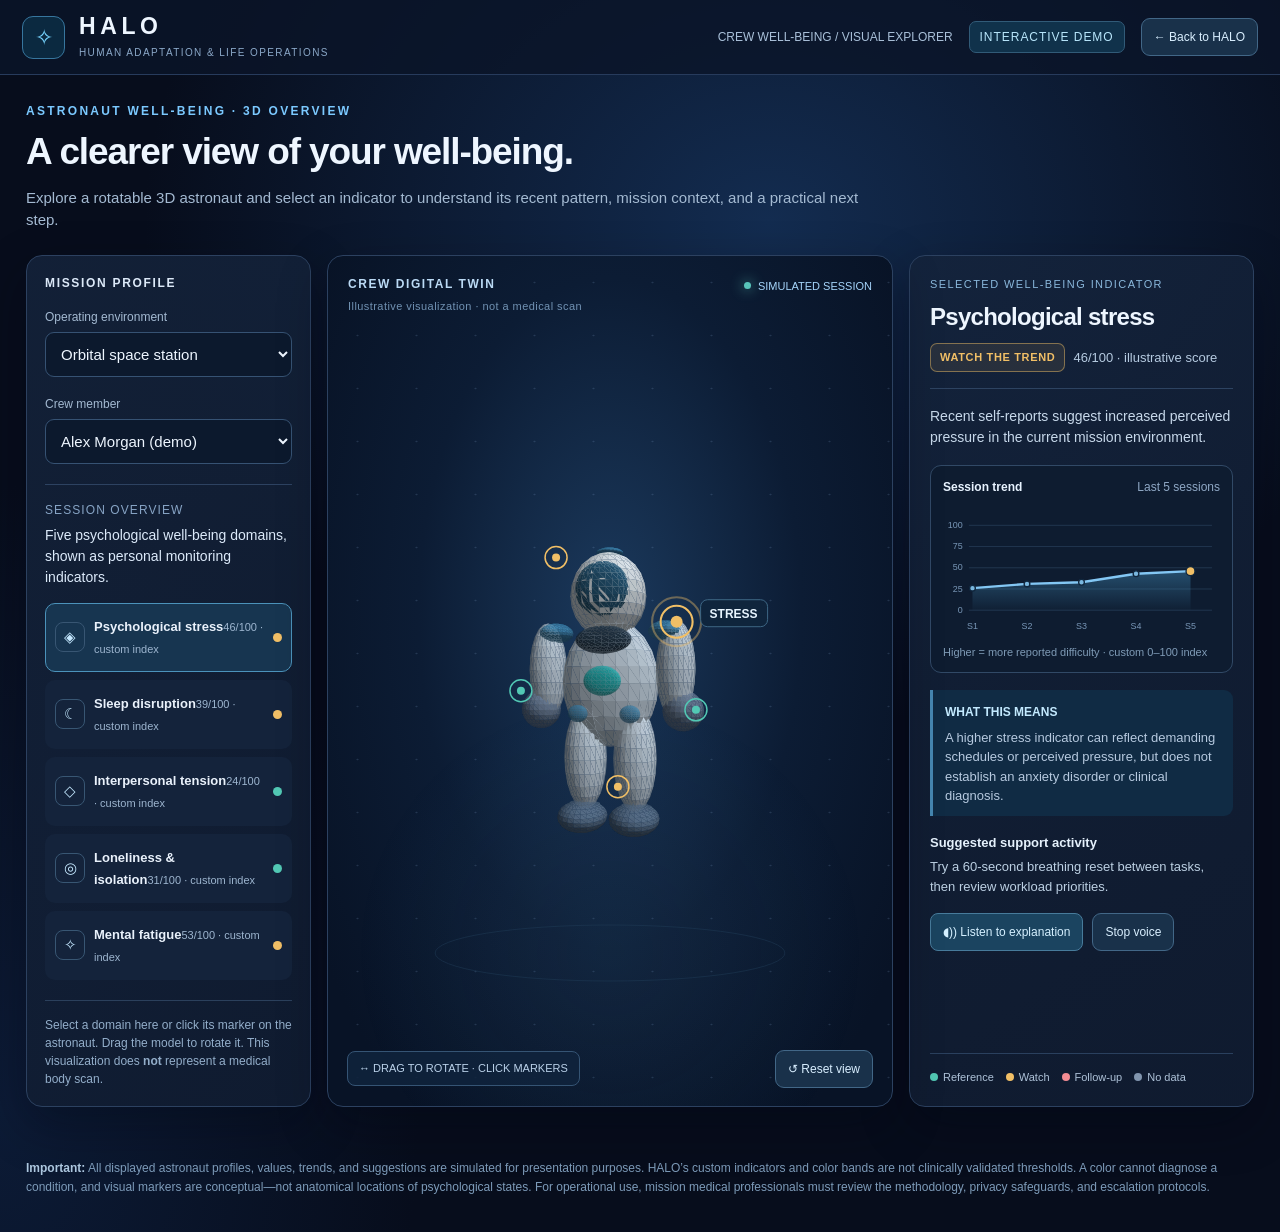
==== explorer/index.html @ 78b240e5 "first commit" ====
<!DOCTYPE html>
<html lang="en">
<head>
<meta charset="UTF-8"><meta name="viewport" content="width=device-width, initial-scale=1">
<title>HALO | 3D Well-being Explorer</title>
<link rel="stylesheet" href="css/01-layout-and-theme.css">
<link rel="stylesheet" href="css/02-accessibility.css">
</head>
<body>
<header>
  <div class="logo">
    <div class="emblem">✧</div>
    <div>
      <div class="brand">HALO</div>
      <div class="brand-sub">Human Adaptation &amp; Life Operations</div>
    </div>
  </div>
  <div class="header-right">
    <span class="hide-small">CREW WELL-BEING / VISUAL EXPLORER</span>
    <span class="prototype">INTERACTIVE DEMO</span>
    <a href="../" class="reset" style="text-decoration:none;">← Back to HALO</a>
  </div>
</header>
<main class="wrap"><div class="eyebrow">Astronaut well-being · 3D overview</div><h1>A clearer view of your well-being.</h1><p class="intro">Explore a rotatable 3D astronaut and select an indicator to understand its recent pattern, mission context, and a practical next step.</p>
<div class="workspace">
<aside class="panel side"><h2 class="sectionhead">Mission profile</h2><label class="control-label" for="scenario">Operating environment</label><select id="scenario"><option value="station">Orbital space station</option><option value="transit">Interplanetary transit</option><option value="lunar">Lunar surface habitat</option></select><label class="control-label" for="crew">Crew member</label><select id="crew"><option>Alex Morgan (demo)</option><option>Jordan Lee (demo)</option></select><div class="summary"><div class="mini-label">Session overview</div><div class="summary-text">Five psychological well-being domains, shown as personal monitoring indicators.</div></div><div class="metric-list" id="metrics" aria-label="Select a well-being indicator"></div><div class="helptext">Select a domain here or click its marker on the astronaut. Drag the model to rotate it. This visualization does <b>not</b> represent a medical body scan.</div></aside>
<section class="panel scene-panel" aria-label="Interactive 3D astronaut viewer"><div class="viewport-label">CREW DIGITAL TWIN <small>Illustrative visualization · not a medical scan</small></div><div class="viewport-status"><span class="live-dot"></span> SIMULATED SESSION</div><div class="canvas-shell" id="canvasShell"><canvas id="scene" aria-label="Rotatable 3D astronaut model with selectable well-being indicators"></canvas></div><div class="canvas-controls"><div class="capsule">↔ DRAG TO ROTATE · CLICK MARKERS</div><button id="reset" class="reset">↺ Reset view</button></div></section>
<aside class="panel detail"><div class="detail-top"><div class="detail-kicker">Selected well-being indicator</div><div class="detail-title" id="detailTitle">Stress</div><div class="statusline"><span id="status" class="status-pill">—</span><span id="score" class="score"></span></div></div><p class="detail-text" id="explanation"></p><div class="chartbox"><div class="charthead">Session trend <span>Last 5 sessions</span></div><svg id="spark" viewBox="0 0 310 142" role="img" aria-label="Indicator score across five sample sessions"></svg><div class="minor">Higher = more reported difficulty · custom 0–100 index</div></div><div class="callout"><strong>WHAT THIS MEANS</strong><p id="meaning"></p></div><div class="next"><b>Suggested support activity</b><span id="support"></span></div><div class="rowactions"><button id="speak" class="speak">◖)) Listen to explanation</button><button id="stopSpeech" class="reset">Stop voice</button></div><div id="message" aria-live="polite"></div><div class="legend"><div class="legend-item"><span class="dot" style="background:var(--teal)"></span> Reference</div><div class="legend-item"><span class="dot" style="background:var(--amber)"></span> Watch</div><div class="legend-item"><span class="dot" style="background:var(--rose)"></span> Follow-up</div><div class="legend-item"><span class="dot" style="background:var(--grey)"></span> No data</div></div></aside>
</div></main><div class="foot"><b>Important:</b> All displayed astronaut profiles, values, trends, and suggestions are simulated for presentation purposes. HALO’s custom indicators and color bands are not clinically validated thresholds. A color cannot diagnose a condition, and visual markers are conceptual—not anatomical locations of psychological states. For operational use, mission medical professionals must review the methodology, privacy safeguards, and escalation protocols.</div>
<script defer src="js/01-indicators-and-demo-data.js"></script>
<script defer src="js/02-application-state.js"></script>
<script defer src="js/03-metrics-and-trend-chart.js"></script>
<script defer src="js/04-profile-and-view-controls.js"></script>
<script defer src="js/05-voice-explanations.js"></script>
<script defer src="js/06-astronaut-geometry.js"></script>
<script defer src="js/07-projection-and-resize.js"></script>
<script defer src="js/08-3d-renderer.js"></script>
<script defer src="js/09-pointer-keyboard-navigation.js"></script>
</body></html>
---- explorer/css/01-layout-and-theme.css ----
:root{color-scheme:dark;--bg:#070d1c;--surface:#111d33;--card:#14223a;--line:#293e5e;--text:#eef6ff;--muted:#a4bad2;--blue:#54b9f3;--teal:#52c8b4;--amber:#f1bf66;--rose:#f38c93;--grey:#8195ae}
*{box-sizing:border-box}body{margin:0;background:radial-gradient(ellipse 65% 55% at 60% 18%,#132c50 0,transparent 75%),radial-gradient(ellipse 42% 65% at 0% 90%,#0c1b36 0,transparent 78%),var(--bg);color:var(--text);font:15px/1.5 Inter,"Segoe UI",Arial,sans-serif;min-height:100vh}button,select{font:inherit}button{cursor:pointer}button:focus-visible,select:focus-visible{outline:3px solid #8bd4ff;outline-offset:2px}header{height:75px;border-bottom:1px solid #273b5c;display:flex;align-items:center;justify-content:space-between;gap:15px;padding:0 max(22px,calc((100vw - 1460px)/2));background:#0a1528cc}.logo{display:flex;gap:14px;align-items:center}.emblem{width:43px;height:43px;border:1px solid #37769e;border-radius:11px;display:grid;place-items:center;background:#0b2940;color:#77d5ff;font-size:22px}.brand{font-weight:800;letter-spacing:.2em;font-size:23px;line-height:1}.brand-sub{font-size:10px;letter-spacing:.14em;color:#8ba8c8;text-transform:uppercase;margin-top:7px}.header-right{color:#a9c0d9;font-size:12px;display:flex;gap:16px;align-items:center}.prototype{border:1px solid #315b78;background:#10324b;padding:6px 10px;border-radius:7px;color:#b8e6fb;letter-spacing:.08em}.wrap{max-width:1500px;margin:0 auto;padding:27px 26px 40px}.eyebrow{font-size:12px;color:#7bc9ff;letter-spacing:.19em;text-transform:uppercase;font-weight:700;margin-bottom:4px}h1{font-size:clamp(24px,3vw,37px);font-weight:700;letter-spacing:-.03em;margin:0}h2{font-size:18px;margin:0}.intro{color:var(--muted);max-width:840px;margin:7px 0 23px}.workspace{display:grid;grid-template-columns:minmax(230px,285px) minmax(420px,1fr) minmax(275px,345px);gap:16px;align-items:stretch}.panel{background:linear-gradient(145deg,#14233bdc,#101c31e8);border:1px solid #2c4160;border-radius:16px;min-width:0;box-shadow:0 18px 50px #01071355}.side{padding:18px}.sectionhead{color:#dce9f8;font-size:12px;letter-spacing:.14em;text-transform:uppercase;font-weight:800;margin:0 0 16px}.control-label{display:block;color:var(--muted);font-size:12px;margin:0 0 6px}select{width:100%;background:#0c192d;color:var(--text);border:1px solid #365273;border-radius:9px;padding:12px 11px;margin-bottom:18px}.summary{border-top:1px solid #2d4261;padding-top:16px;margin-top:2px}.mini-label{font-size:12px;letter-spacing:.09em;color:#87a4c5;text-transform:uppercase}.summary-text{margin-top:6px;color:#dceafa;font-size:14px}.metric-list{display:grid;gap:8px;margin-top:15px}.metric-btn{display:flex;gap:9px;align-items:center;text-align:left;width:100%;padding:11px 9px;border:1px solid transparent;background:#14233b;border-radius:10px;color:#e9f1fb;transition:.15s}.metric-btn:hover{background:#1c3552}.metric-btn.active{background:#173550;border-color:#4b92ba}.metric-icon{width:30px;height:30px;flex:none;display:grid;place-items:center;border:1px solid #385673;border-radius:8px;font-size:15px;color:#c4e8ff}.metric-name{font-size:13px;font-weight:700;line-height:1.2}.metric-sub{font-size:11px;color:#9db5cf;margin-top:3px}.metric-status{margin-left:auto;flex:none;width:9px;height:9px;border-radius:50%}.helptext{border-top:1px solid #2b405c;margin-top:20px;padding-top:15px;color:#93aeca;font-size:12px}.scene-panel{position:relative;min-height:625px;overflow:hidden;background:radial-gradient(ellipse at 50% 42%,#1b395c 0,#0c1c34 48%,#081326 87%)}.scene-panel:before{content:"";position:absolute;inset:0;background-image:radial-gradient(#a3c6f5 0.8px,transparent 1.2px);background-size:59px 53px;opacity:.16;pointer-events:none}.viewport-label{position:absolute;top:19px;left:20px;font-size:12px;letter-spacing:.13em;font-weight:800;color:#bbdaf5;z-index:2}.viewport-label small{display:block;font-size:11px;letter-spacing:.04em;color:#7192b3;font-weight:500;margin-top:5px}.viewport-status{position:absolute;right:20px;top:22px;z-index:2;font-size:11px;color:#a5d4fa;display:flex;gap:7px;align-items:center}.live-dot{background:#58c4ba;height:7px;width:7px;border-radius:50%;box-shadow:0 0 13px #58c4ba}.canvas-shell{width:100%;height:100%;position:absolute;inset:0;touch-action:none;cursor:grab}.canvas-shell:active{cursor:grabbing}canvas{width:100%;height:100%;display:block}.canvas-controls{position:absolute;left:19px;bottom:18px;right:19px;display:flex;justify-content:space-between;align-items:center;gap:10px;z-index:2;pointer-events:none}.canvas-controls>*{pointer-events:auto}.capsule{font-size:11px;color:#bad1e9;padding:8px 11px;border:1px solid #355474;background:#10233ddd;border-radius:8px}.reset{border:1px solid #426787;background:#19314a;color:#d9efff;border-radius:9px;padding:9px 12px;font-size:12px}.reset:hover{background:#285375}.detail{padding:20px;display:flex;flex-direction:column;gap:17px}.detail-top{border-bottom:1px solid #2d4361;padding-bottom:16px}.detail-kicker{font-size:11px;text-transform:uppercase;letter-spacing:.13em;color:#8ab8dc}.detail-title{font-size:24px;letter-spacing:-.03em;font-weight:800;margin:7px 0 8px}.statusline{display:flex;align-items:center;gap:8px;flex-wrap:wrap}.status-pill{font-size:11px;font-weight:700;text-transform:uppercase;letter-spacing:.06em;border-radius:7px;padding:5px 9px;border:1px solid}.score{color:#b6cbe1;font-size:13px}.detail-text{font-size:14px;color:#c7d8ea;margin:0}.chartbox{border:1px solid #314966;border-radius:11px;background:#0e1c30;padding:12px}.charthead{display:flex;justify-content:space-between;color:#e8f3ff;font-size:12px;font-weight:700}.charthead span{font-weight:500;color:#8fa8c5}#spark{width:100%;height:142px;display:block;margin:3px 0}#spark text{fill:#7997b7;font-family:inherit;font-size:10px}.callout{border-left:3px solid #4687b1;padding:10px 12px;background:#102b44;border-radius:0 9px 9px 0}.callout strong{font-size:12px;color:#c3eaff}.callout p{margin:5px 0 0;color:#b6c9df;font-size:13px}.next{font-size:13px;color:#bcd0e3}.next b{display:block;color:#e5f1fc;margin-bottom:5px}.legend{display:flex;gap:12px;flex-wrap:wrap;margin-top:auto;border-top:1px solid #2a405e;padding-top:15px}.legend-item{display:flex;align-items:center;gap:5px;font-size:11px;color:#aec2d8}.dot{height:8px;width:8px;border-radius:50%;display:inline-block}.foot{max-width:1500px;margin:12px auto 0;padding:0 26px 35px;color:#7d9bb9;font-size:12px;line-height:1.6}.foot b{color:#adc7df}.select-note{margin-top:4px;color:#b7cbe0;font-size:12px}.speak{background:#1b4460;color:#d5f0ff;border:1px solid #477b9b;padding:9px 12px;border-radius:8px;font-size:12px}.speak:hover{background:#265b78}.rowactions{display:flex;gap:9px;flex-wrap:wrap}#message{color:#a7cee9;font-size:11px;min-height:15px}.minor{font-size:11px;color:#7f9bb6}@media(max-width:1250px){.workspace{grid-template-columns:235px minmax(370px,1fr)}.detail{grid-column:1/-1;display:grid;grid-template-columns:1fr 1fr;gap:17px}.detail-top{grid-column:1/-1}.legend{grid-column:1/-1}.scene-panel{min-height:610px}}@media(max-width:760px){header{padding:0 16px}.header-right .hide-small{display:none}.wrap{padding:22px 12px}.workspace{display:flex;flex-direction:column}.side{order:2}.scene-panel{order:1;height:520px;min-height:520px}.detail{order:3;display:flex}.foot{padding:0 16px}.capsule{font-size:10px}.viewport-label{top:14px;left:14px}}
---- explorer/css/02-accessibility.css ----
@media(prefers-reduced-motion:reduce){*{scroll-behavior:auto!important;animation:none!important;transition:none!important}}
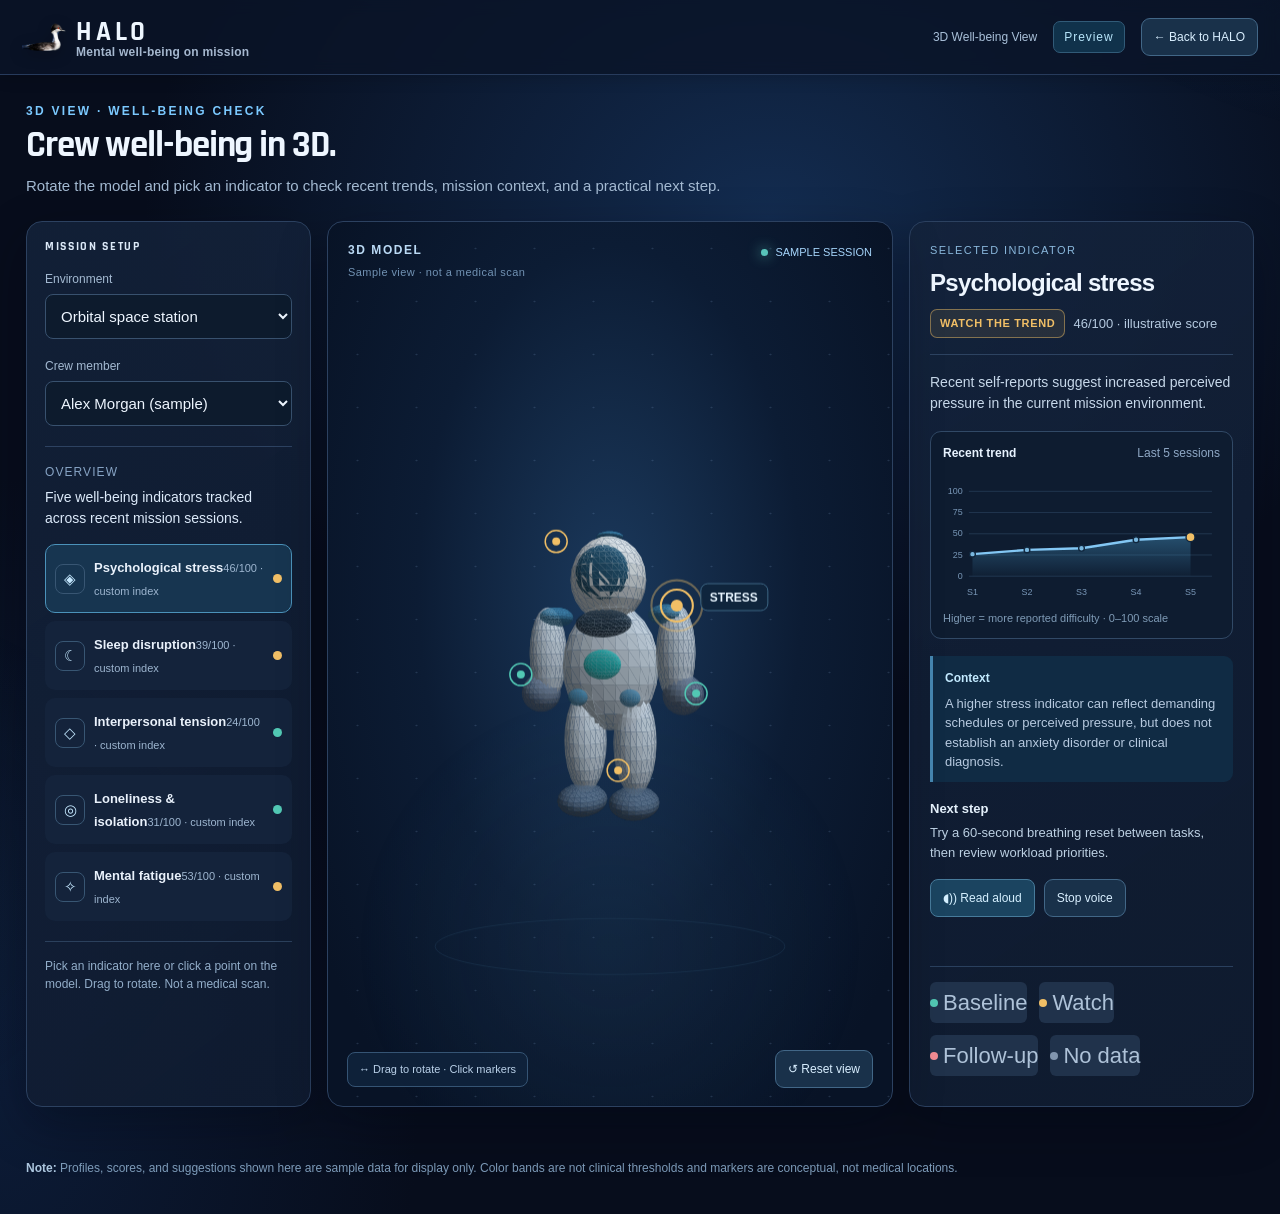
==== commit 252886cf: "Sync 3D explorer header/logo, refine copy, and update session/history views" ====
--- a/explorer/index.html
+++ b/explorer/index.html
@@ -2,31 +2,37 @@
 <html lang="en">
 <head>
 <meta charset="UTF-8"><meta name="viewport" content="width=device-width, initial-scale=1">
-<title>HALO | 3D Well-being Explorer</title>
+<title>HALO – 3D Explorer</title>
+<link rel="preconnect" href="https://fonts.googleapis.com">
+<link href="https://fonts.googleapis.com/css2?family=Barlow:wght@400;500;600;700;800&family=Rajdhani:wght@500;600;700&display=swap" rel="stylesheet">
+<link rel="stylesheet" href="../css/base.css">
+<link rel="stylesheet" href="../css/aerospace-theme.css">
 <link rel="stylesheet" href="css/01-layout-and-theme.css">
 <link rel="stylesheet" href="css/02-accessibility.css">
 </head>
-<body>
+<body class="estacion">
 <header>
-  <div class="logo">
-    <div class="emblem">✧</div>
+  <a href="../" class="brand" style="text-decoration:none;color:inherit;">
+    <div id="hz"></div>
     <div>
-      <div class="brand">HALO</div>
-      <div class="brand-sub">Human Adaptation &amp; Life Operations</div>
+      <h1>HALO</h1>
+      <small>Mental well-being on mission</small>
     </div>
-  </div>
+  </a>
   <div class="header-right">
-    <span class="hide-small">CREW WELL-BEING / VISUAL EXPLORER</span>
-    <span class="prototype">INTERACTIVE DEMO</span>
+    <span class="hide-small">3D Well-being View</span>
+    <span class="prototype">Preview</span>
     <a href="../" class="reset" style="text-decoration:none;">← Back to HALO</a>
   </div>
 </header>
-<main class="wrap"><div class="eyebrow">Astronaut well-being · 3D overview</div><h1>A clearer view of your well-being.</h1><p class="intro">Explore a rotatable 3D astronaut and select an indicator to understand its recent pattern, mission context, and a practical next step.</p>
+<main class="wrap"><div class="eyebrow">3D view · Well-being check</div><h1>Crew well-being in 3D.</h1><p class="intro">Rotate the model and pick an indicator to check recent trends, mission context, and a practical next step.</p>
 <div class="workspace">
-<aside class="panel side"><h2 class="sectionhead">Mission profile</h2><label class="control-label" for="scenario">Operating environment</label><select id="scenario"><option value="station">Orbital space station</option><option value="transit">Interplanetary transit</option><option value="lunar">Lunar surface habitat</option></select><label class="control-label" for="crew">Crew member</label><select id="crew"><option>Alex Morgan (demo)</option><option>Jordan Lee (demo)</option></select><div class="summary"><div class="mini-label">Session overview</div><div class="summary-text">Five psychological well-being domains, shown as personal monitoring indicators.</div></div><div class="metric-list" id="metrics" aria-label="Select a well-being indicator"></div><div class="helptext">Select a domain here or click its marker on the astronaut. Drag the model to rotate it. This visualization does <b>not</b> represent a medical body scan.</div></aside>
-<section class="panel scene-panel" aria-label="Interactive 3D astronaut viewer"><div class="viewport-label">CREW DIGITAL TWIN <small>Illustrative visualization · not a medical scan</small></div><div class="viewport-status"><span class="live-dot"></span> SIMULATED SESSION</div><div class="canvas-shell" id="canvasShell"><canvas id="scene" aria-label="Rotatable 3D astronaut model with selectable well-being indicators"></canvas></div><div class="canvas-controls"><div class="capsule">↔ DRAG TO ROTATE · CLICK MARKERS</div><button id="reset" class="reset">↺ Reset view</button></div></section>
-<aside class="panel detail"><div class="detail-top"><div class="detail-kicker">Selected well-being indicator</div><div class="detail-title" id="detailTitle">Stress</div><div class="statusline"><span id="status" class="status-pill">—</span><span id="score" class="score"></span></div></div><p class="detail-text" id="explanation"></p><div class="chartbox"><div class="charthead">Session trend <span>Last 5 sessions</span></div><svg id="spark" viewBox="0 0 310 142" role="img" aria-label="Indicator score across five sample sessions"></svg><div class="minor">Higher = more reported difficulty · custom 0–100 index</div></div><div class="callout"><strong>WHAT THIS MEANS</strong><p id="meaning"></p></div><div class="next"><b>Suggested support activity</b><span id="support"></span></div><div class="rowactions"><button id="speak" class="speak">◖)) Listen to explanation</button><button id="stopSpeech" class="reset">Stop voice</button></div><div id="message" aria-live="polite"></div><div class="legend"><div class="legend-item"><span class="dot" style="background:var(--teal)"></span> Reference</div><div class="legend-item"><span class="dot" style="background:var(--amber)"></span> Watch</div><div class="legend-item"><span class="dot" style="background:var(--rose)"></span> Follow-up</div><div class="legend-item"><span class="dot" style="background:var(--grey)"></span> No data</div></div></aside>
-</div></main><div class="foot"><b>Important:</b> All displayed astronaut profiles, values, trends, and suggestions are simulated for presentation purposes. HALO’s custom indicators and color bands are not clinically validated thresholds. A color cannot diagnose a condition, and visual markers are conceptual—not anatomical locations of psychological states. For operational use, mission medical professionals must review the methodology, privacy safeguards, and escalation protocols.</div>
+<aside class="panel side"><h2 class="sectionhead">Mission setup</h2><label class="control-label" for="scenario">Environment</label><select id="scenario"><option value="station">Orbital space station</option><option value="transit">Interplanetary transit</option><option value="lunar">Lunar surface habitat</option></select><label class="control-label" for="crew">Crew member</label><select id="crew"><option>Alex Morgan (sample)</option><option>Jordan Lee (sample)</option></select><div class="summary"><div class="mini-label">Overview</div><div class="summary-text">Five well-being indicators tracked across recent mission sessions.</div></div><div class="metric-list" id="metrics" aria-label="Select a well-being indicator"></div><div class="helptext">Pick an indicator here or click a point on the model. Drag to rotate. Not a medical scan.</div></aside>
+<section class="panel scene-panel" aria-label="Interactive 3D astronaut viewer"><div class="viewport-label">3D MODEL <small>Sample view · not a medical scan</small></div><div class="viewport-status"><span class="live-dot"></span> SAMPLE SESSION</div><div class="canvas-shell" id="canvasShell"><canvas id="scene" aria-label="Rotatable 3D astronaut model with selectable well-being indicators"></canvas></div><div class="canvas-controls"><div class="capsule">↔ Drag to rotate · Click markers</div><button id="reset" class="reset">↺ Reset view</button></div></section>
+<aside class="panel detail"><div class="detail-top"><div class="detail-kicker">Selected indicator</div><div class="detail-title" id="detailTitle">Stress</div><div class="statusline"><span id="status" class="status-pill">—</span><span id="score" class="score"></span></div></div><p class="detail-text" id="explanation"></p><div class="chartbox"><div class="charthead">Recent trend <span>Last 5 sessions</span></div><svg id="spark" viewBox="0 0 310 142" role="img" aria-label="Indicator score across five sample sessions"></svg><div class="minor">Higher = more reported difficulty · 0–100 scale</div></div><div class="callout"><strong>Context</strong><p id="meaning"></p></div><div class="next"><b>Next step</b><span id="support"></span></div><div class="rowactions"><button id="speak" class="speak">◖)) Read aloud</button><button id="stopSpeech" class="reset">Stop voice</button></div><div id="message" aria-live="polite"></div><div class="legend"><div class="legend-item"><span class="dot" style="background:var(--teal)"></span> Baseline</div><div class="legend-item"><span class="dot" style="background:var(--amber)"></span> Watch</div><div class="legend-item"><span class="dot" style="background:var(--rose)"></span> Follow-up</div><div class="legend-item"><span class="dot" style="background:var(--grey)"></span> No data</div></div></aside>
+</div></main><div class="foot"><b>Note:</b> Profiles, scores, and suggestions shown here are sample data for display only. Color bands are not clinical thresholds and markers are conceptual, not medical locations.</div>
+<script defer src="../js/01-utils.js"></script>
+<script defer src="../js/02-zambi-chatbot.js"></script>
 <script defer src="js/01-indicators-and-demo-data.js"></script>
 <script defer src="js/02-application-state.js"></script>
 <script defer src="js/03-metrics-and-trend-chart.js"></script>
--- a/css/base.css
+++ b/css/base.css
@@ -0,0 +1,122 @@
+/* HALO — foundational layout and component styling */
+:root{--bg:#FFF8F1;--card:#FFFFFF;--ink:#2B2D42;--soft:#6B6F86;--line:#EFE6DC;
+--teal:#2EC4B6;--lav:#8B7CF6;--peach:#F4976C;--sun:#FFD166;--mint:#5FD3A3;--coral:#FF7F6E;--sky:#7CC6FE;
+--sc:#2EC4B6;--sc2:#D8F6F2;--sc3:#0F8B80}
+body.estacion{--sc:#2EC4B6;--sc2:#D8F6F2;--sc3:#0F8B80}
+body.viaje{--sc:#8B7CF6;--sc2:#ECE8FF;--sc3:#5B4BD1}
+body.luna{--sc:#F4976C;--sc2:#FFE9DC;--sc3:#C8613A}
+*{box-sizing:border-box}
+body{margin:0;font:15px/1.55 Nunito,system-ui,sans-serif;color:var(--ink);background:var(--bg);min-height:100vh;overflow-x:hidden}
+body:before{content:"";position:fixed;inset:-20%;z-index:-1;background:radial-gradient(600px 400px at 10% 10%,#FFE3D3 0,transparent 60%),radial-gradient(600px 420px at 90% 0%,#E4E0FF 0,transparent 60%),radial-gradient(700px 500px at 70% 100%,#D8F6F2 0,transparent 60%)}
+h1,h2,h3{font-family:Fredoka,Nunito,sans-serif;margin:0;line-height:1.2}
+button,input,textarea,select{font:inherit}
+header{display:flex;align-items:center;justify-content:space-between;gap:12px;flex-wrap:wrap;padding:12px 22px;position:sticky;top:0;z-index:5;background:rgba(255,248,241,.86);backdrop-filter:blur(8px);border-bottom:1px solid var(--line)}
+.brand{display:flex;align-items:center;gap:10px;cursor:pointer}
+.brand h1{font-size:22px;letter-spacing:.06em}
+.brand small{display:block;color:var(--soft);font-size:12px;margin-top:-2px}
+.pill{display:inline-flex;align-items:center;gap:6px;padding:5px 12px;border-radius:999px;background:var(--sc2);color:var(--sc3);font-weight:700;font-size:13px}
+.btn{border:0;border-radius:14px;padding:10px 18px;font-weight:800;cursor:pointer;background:#fff;color:var(--ink);box-shadow:0 1px 0 var(--line),0 2px 10px rgba(43,45,66,.06);transition:transform .08s}
+.btn:hover{transform:translateY(-1px)}
+.btn.p{background:var(--sc);color:#fff}
+.btn.g{background:transparent;box-shadow:none;color:var(--soft)}
+.btn.sm{padding:6px 12px;font-size:13px;border-radius:10px}
+.btn:disabled{opacity:.45;cursor:not-allowed;transform:none}
+main{max-width:1120px;margin:0 auto;padding:22px}
+.card{background:var(--card);border-radius:22px;padding:20px;box-shadow:0 2px 0 var(--line),0 8px 28px rgba(43,45,66,.06)}
+.grid{display:grid;gap:16px}
+.g3{grid-template-columns:repeat(auto-fit,minmax(260px,1fr))}
+.g2{grid-template-columns:repeat(auto-fit,minmax(340px,1fr))}
+.muted{color:var(--soft)}.small{font-size:13px}
+.hero{display:flex;align-items:center;gap:24px;flex-wrap:wrap;margin:6px 0 22px}
+.hero h2{font-size:34px}
+.scn{cursor:pointer;overflow:hidden;padding:0;transition:transform .15s,box-shadow .15s;border:3px solid transparent}
+.scn:hover{transform:translateY(-4px);box-shadow:0 14px 34px rgba(43,45,66,.12)}
+.scn .art{height:150px}
+.scn .bd{padding:16px 18px 18px}
+.scn h3{font-size:21px}
+.tagrow{display:flex;gap:6px;flex-wrap:wrap;margin-top:8px}
+.tag{font-size:12px;font-weight:700;padding:3px 10px;border-radius:999px;background:#F5F0EA;color:var(--soft)}
+.steps{display:flex;gap:6px;flex-wrap:wrap;margin-bottom:16px}
+.step{display:flex;align-items:center;gap:6px;padding:6px 12px;border-radius:999px;background:#fff;color:var(--soft);font-weight:700;font-size:13px;box-shadow:0 1px 0 var(--line)}
+.step b{display:grid;place-items:center;width:22px;height:22px;border-radius:50%;background:#F5F0EA;font-size:12px}
+.step.on{background:var(--sc);color:#fff}.step.on b{background:rgba(255,255,255,.3)}
+.step.ok{color:var(--sc3)}.step.ok b{background:var(--sc2)}
+.sectitle{display:flex;align-items:center;justify-content:space-between;gap:10px;flex-wrap:wrap;margin-bottom:12px}
+.sectitle h2{font-size:26px}
+/* fase 1 */
+.video{position:relative;aspect-ratio:4/3;border-radius:18px;overflow:hidden;background:linear-gradient(160deg,var(--sc2),#fff);display:grid;place-items:center}
+.video video{width:100%;height:100%;object-fit:cover;transform:scaleX(-1)}
+.rec{position:absolute;top:10px;left:10px;background:rgba(255,255,255,.9);border-radius:999px;padding:4px 10px;font-size:12px;font-weight:800;display:flex;gap:6px;align-items:center}
+.rec i{width:9px;height:9px;border-radius:50%;background:#bbb;display:inline-block}
+.rec.on i{background:var(--coral);animation:bl 1s infinite}@keyframes bl{50%{opacity:.3}}
+.chat{height:340px;overflow-y:auto;display:flex;flex-direction:column;gap:10px;padding:4px}
+.msg{max-width:85%;padding:10px 14px;border-radius:18px;line-height:1.45}
+.msg.z{background:var(--sc2);border-bottom-left-radius:6px;align-self:flex-start}
+.msg.u{background:#F5F0EA;border-bottom-right-radius:6px;align-self:flex-end}
+.compose{display:flex;gap:8px;margin-top:10px;align-items:flex-end}
+.compose textarea{flex:1;border:2px solid var(--line);border-radius:14px;padding:10px;resize:none;min-height:46px;background:#fff}
+.mic{width:46px;height:46px;border-radius:50%;border:0;background:var(--sc2);color:var(--sc3);font-size:20px;cursor:pointer}
+.mic.on{background:var(--coral);color:#fff;animation:bl 1s infinite}
+.metric{display:flex;justify-content:space-between;padding:7px 0;border-bottom:1px dashed var(--line);font-size:14px}
+.metric b{font-weight:800}
+.note{background:#FFF6E0;border-radius:14px;padding:10px 12px;font-size:13px;color:#7A5B12}
+.note.b{background:var(--sc2);color:var(--sc3)}
+textarea.diary{width:100%;border:2px solid var(--line);border-radius:14px;padding:12px;min-height:110px;background:#fff}
+/* fase 2 */
+.moods{display:flex;gap:10px;flex-wrap:wrap}
+.mood{border:3px solid transparent;background:#fff;border-radius:18px;padding:8px 12px;cursor:pointer;text-align:center;min-width:86px;box-shadow:0 1px 0 var(--line)}
+.mood.on{border-color:var(--sc);background:var(--sc2)}
+.mood span{display:block;font-size:30px}
+.q{padding:14px 0;border-bottom:1px solid var(--line)}
+.q p{margin:0 0 8px;font-weight:700}
+.scale{display:flex;gap:6px;flex-wrap:wrap}
+.scale button{border:2px solid var(--line);background:#fff;border-radius:999px;padding:6px 12px;cursor:pointer;font-weight:700;color:var(--soft)}
+.scale button.on{background:var(--sc);border-color:var(--sc);color:#fff}
+.dimh{display:flex;align-items:center;gap:10px;margin-top:6px}
+.dimh .ico{width:38px;height:38px;border-radius:12px;display:grid;place-items:center;font-size:20px;background:var(--sc2)}
+.bar{height:10px;border-radius:999px;background:#F5F0EA;overflow:hidden}
+.bar>div{height:100%;border-radius:999px;background:var(--sc);transition:width .3s}
+/* juegos */
+.pvt{height:230px;border-radius:20px;display:grid;place-items:center;text-align:center;cursor:pointer;user-select:none;background:var(--sc2);-webkit-tap-highlight-color:transparent}
+.pvt .big{font:700 46px Fredoka,sans-serif}
+.pvt.wait{background:#F5F0EA}.pvt.go{background:#FFE8A3;box-shadow:inset 0 0 0 4px var(--sun)}.pvt.early{background:#FFE0DB}
+.arena{position:relative;height:300px;border-radius:20px;background:linear-gradient(180deg,#EAF4FF,#FDF2FF);overflow:hidden;cursor:crosshair}
+.met{position:absolute;border-radius:50%;background:radial-gradient(circle at 35% 35%,#FFE8A3,var(--peach));box-shadow:0 0 14px rgba(244,151,108,.6);cursor:pointer}
+.legend{display:grid;grid-template-columns:repeat(9,1fr);gap:4px;margin:10px 0}
+.legend div{background:#fff;border-radius:10px;text-align:center;padding:4px 0;font-size:22px;box-shadow:0 1px 0 var(--line)}
+.legend small{display:block;font-size:13px;color:var(--soft);font-weight:800}
+.sym{font-size:64px;text-align:center;margin:6px 0;color:var(--sc3)}
+.pad{display:grid;grid-template-columns:repeat(9,1fr);gap:6px}
+.pad button{padding:12px 0;font:700 18px Fredoka,sans-serif;border:0;border-radius:12px;background:var(--sc2);color:var(--sc3);cursor:pointer}
+.pad button:disabled{opacity:.5}
+.prog{height:8px;background:#F5F0EA;border-radius:999px;margin-top:10px;overflow:hidden}.prog>div{height:100%;width:0;background:var(--sc);transition:width .2s}
+.gcard{display:flex;gap:12px;align-items:flex-start}
+.gico{width:48px;height:48px;border-radius:14px;display:grid;place-items:center;font-size:24px;background:var(--sc2);flex:none}
+.done{color:var(--sc3);font-weight:800}
+/* diagnostico */
+.lv0{--lc:var(--mint);--lb:#E3F8EF}.lv1{--lc:#E9A800;--lb:#FFF4D1}.lv2{--lc:var(--coral);--lb:#FFE6E2}
+.dcard{border-top:6px solid var(--lc)}
+.lvl{display:inline-block;background:var(--lb);color:var(--lc);font-weight:800;font-size:12px;padding:3px 10px;border-radius:999px;text-transform:uppercase;letter-spacing:.05em}
+.ev{font-size:13px;margin:4px 0;padding-left:16px;position:relative}
+.ev:before{content:"•";position:absolute;left:4px;color:var(--lc)}
+.recs ul{margin:6px 0 0;padding-left:18px}
+.breath{width:220px;height:220px;border-radius:50%;margin:20px auto;display:grid;place-items:center;background:radial-gradient(circle,var(--sc2),#fff);box-shadow:0 0 0 12px var(--sc2);transition:transform 4s ease-in-out;font:700 20px Fredoka,sans-serif;color:var(--sc3)}
+.breath.in{transform:scale(1.25)}
+table{width:100%;border-collapse:collapse;font-size:14px}
+th,td{text-align:left;padding:9px 8px;border-bottom:1px solid var(--line);vertical-align:top}
+th{color:var(--soft);font-size:12px;text-transform:uppercase;letter-spacing:.04em}
+/* Zambi bot */
+#bot{position:fixed;right:18px;bottom:18px;z-index:20;display:flex;align-items:flex-end;gap:8px}
+#botBubble{max-width:290px;background:#fff;border-radius:18px 18px 4px 18px;padding:12px 14px;box-shadow:0 10px 30px rgba(43,45,66,.15);font-size:14px;display:none}
+#botBubble.on{display:block}
+#botBubble .bt{display:flex;gap:6px;margin-top:8px;flex-wrap:wrap}
+#botBtn{width:84px;height:84px;border-radius:50%;border:0;background:#fff;box-shadow:0 8px 24px rgba(43,45,66,.18);cursor:pointer;padding:4px}
+.bob{animation:bob 3s ease-in-out infinite}@keyframes bob{50%{transform:translateY(-4px)}}
+.eye{animation:blink 5s infinite;transform-origin:center;transform-box:fill-box}@keyframes blink{0%,94%,100%{transform:scaleY(1)}96%{transform:scaleY(.1)}}
+.toast{position:fixed;left:50%;bottom:24px;transform:translateX(-50%);background:var(--ink);color:#fff;padding:10px 16px;border-radius:12px;opacity:0;transition:.3s;pointer-events:none;z-index:30}
+.toast.on{opacity:1}
+footer{max-width:1120px;margin:0 auto 110px;padding:0 22px;color:var(--soft);font-size:12px}
+.chk{display:flex;gap:10px;align-items:flex-start;margin:10px 0}
+.chk input{width:18px;height:18px;margin-top:3px;accent-color:var(--sc)}
+.row{display:flex;gap:10px;align-items:center;flex-wrap:wrap}
+
--- a/css/aerospace-theme.css
+++ b/css/aerospace-theme.css
@@ -0,0 +1,93 @@
+/* HALO — dark aerospace visual overrides */
+/* HALO | Aeroespacial institucional — capa visual sin modificar funciones */
+:root{
+ --bg:#08111f;--card:#111f32;--ink:#ecf3fd;--soft:#a6b8cf;--line:#2b4059;
+ --teal:#28a8e0;--lav:#7995d6;--peach:#ae9f87;--sun:#d8ac52;--mint:#47bea7;--coral:#ef756e;--sky:#56b9ee;
+ --sc:#2f94db;--sc2:#1b3653;--sc3:#b4e4ff;
+}
+body.estacion{--sc:#238bc9;--sc2:#193650;--sc3:#b9e7ff}
+body.viaje{--sc:#597ece;--sc2:#202f52;--sc3:#d0ddff}
+body.luna{--sc:#a59373;--sc2:#35372f;--sc3:#e8dac0}
+body{font-family:Barlow,system-ui,sans-serif;background:var(--bg);color:var(--ink)}
+body:before{background:radial-gradient(900px 520px at 100% 0%,rgba(33,86,143,.25),transparent 65%),radial-gradient(760px 520px at 0% 85%,rgba(31,75,107,.18),transparent 60%);pointer-events:none}
+h1,h2,h3{font-family:Rajdhani,Barlow,sans-serif;font-weight:700;letter-spacing:.014em}
+header{background:rgba(10,22,39,.95);border-bottom:1px solid #304660;box-shadow:0 2px 15px rgba(0,0,0,.18)}
+.brand h1{font-size:27px;letter-spacing:.14em}
+.brand small{letter-spacing:.02em}
+.card{border:1px solid #2c4058;border-radius:13px;box-shadow:0 8px 24px rgba(0,0,0,.12)}
+.btn{border-radius:8px;background:#233752;color:#edf5ff;box-shadow:none;border:1px solid #3d5471;font-weight:700}
+.btn:hover{background:#314b6a}
+.btn.p{background:var(--sc);border-color:var(--sc);color:#fff}
+.btn.p:hover{filter:brightness(1.1)}
+.btn.g{color:#c0d2e7}
+.pill{border:1px solid #365574;border-radius:7px;letter-spacing:.025em}
+.tag,.step{background:#1a2a40;color:#b3c6dd;border:1px solid #314861;border-radius:7px;box-shadow:none}
+.step b{background:#2c4057;color:#eaf3fe}
+.step.on{background:var(--sc);color:white;border-color:var(--sc)}
+.step.ok{color:#bde5ff;background:#163047}
+.step.ok b{background:#234a68;color:#cfefff}
+.scn{border:1px solid #344963}
+.scn:hover{box-shadow:0 10px 26px rgba(1,7,16,.37)}
+.scn .art{background:#0c1727}
+.scn .art svg{filter:saturate(.65) brightness(.82)}
+.scn .art img{display:block;width:100%;height:100%;object-fit:cover;object-position:center 52%;filter:saturate(.88) contrast(1.04)}
+.video{background:linear-gradient(150deg,#14283e,#091525);border:1px solid #34516b;border-radius:12px}
+.rec{background:rgba(8,17,31,.87);border:1px solid #405875;color:#e5edf6;border-radius:7px}
+.msg{border-radius:11px}
+.msg.z{background:var(--sc2);color:#eff7ff}
+.msg.u{background:#26364c;color:#eaf4ff}
+.compose textarea,textarea.diary,input,select{color:var(--ink);background:#0d1b2d!important;border-color:#38516e!important;border-radius:8px!important}
+textarea::placeholder,input::placeholder{color:#8397b1}
+textarea:focus,input:focus,select:focus{outline:2px solid #55a8e8;outline-offset:1px}
+.mic{background:var(--sc2);color:var(--sc3)}
+.note{background:#3c3320;color:#f2deb2;border:1px solid #6d5731;border-radius:8px}
+.note.b{background:var(--sc2);color:var(--sc3);border:1px solid #315875}
+.mood{background:#17283e;color:var(--ink);box-shadow:none;border-radius:9px}
+.mood.on{background:var(--sc2);border-color:var(--sc)}
+.scale button{background:#192d44;color:#d6e5f5;border-color:#37536e;border-radius:8px}
+.dimh .ico,.gico{background:var(--sc2);border-radius:8px}
+.bar,.prog{background:#293a51}
+.pvt{background:var(--sc2);border-radius:12px}
+.pvt .big,.pad button,.breath{font-family:Rajdhani,Barlow,sans-serif}
+.pvt.wait{background:#23354b}.pvt.go{background:#435b6a;box-shadow:inset 0 0 0 3px #72b4df}.pvt.early{background:#53363b}
+.arena{background:linear-gradient(180deg,#10263c,#1a2a3e);border:1px solid #35506b;border-radius:12px}
+.met{background:radial-gradient(circle at 35% 35%,#d7e4f1,#638bb1);box-shadow:0 0 13px rgba(104,168,215,.38)}
+.legend div{background:#20324b;box-shadow:none;border-radius:6px}
+.pad button{background:var(--sc2);color:var(--sc3);border-radius:7px}
+.dcard{border-top-width:4px}
+.lv0{--lc:#6bd3bd;--lb:#153b3a}.lv1{--lc:#edc779;--lb:#423b25}.lv2{--lc:#ff9a8d;--lb:#4d3035}
+.lvl{border-radius:5px}
+.breath{background:radial-gradient(circle,#203f59,#10253c);color:#d4ecff;box-shadow:0 0 0 12px #1a3650}
+#botBubble{background:#17283f;color:#eaf4ff;border:1px solid #39536f;box-shadow:0 10px 30px rgba(0,0,0,.35);border-radius:12px}
+#botBtn{background:#20334c;border:1px solid #49637c;box-shadow:0 8px 24px rgba(0,0,0,.35)}
+th{color:#b2c5dc}td,th{border-bottom-color:#31465e}
+.chk input{accent-color:#348fd3}
+footer{color:#a4b7cd}
+@media(max-width:560px){main{padding:14px}.card{padding:15px}.hero h2{font-size:28px}}
+
+
+/* Zambi: fotografía recortada, panel de asistencia y animación interactiva */
+.zambi-wrap{display:inline-flex;width:var(--birdsize);height:calc(var(--birdsize)*.83);align-items:center;justify-content:center;vertical-align:middle;position:relative;flex:none;filter:drop-shadow(0 4px 7px rgba(0,0,0,.28))}
+.zambi-real{display:block;width:100%;height:100%;object-fit:contain;user-select:none;pointer-events:none}
+#hz .zambi-wrap{height:38px}
+#bot{flex-direction:column;align-items:flex-end;gap:8px}
+#botBtn{width:112px;height:98px;border:0;background:transparent;box-shadow:none;padding:0;overflow:visible;position:relative;isolation:isolate;transition:transform .2s}
+#botBtn::before{content:"";position:absolute;left:8%;right:6%;bottom:1px;height:19px;background:radial-gradient(ellipse,rgba(64,170,219,.6),rgba(64,170,219,0) 72%);border-radius:50%;z-index:-1}
+#botBtn .zambi-wrap{width:110px;height:92px}
+#botBtn:hover{transform:translateY(-4px)}
+#botBtn:focus-visible{outline:2px solid #62c9ff;outline-offset:4px}
+#botBtn.diving{animation:zambi-dive 1.35s ease-in-out both}
+#botBtn.diving::after{content:"";position:absolute;left:20%;bottom:2px;width:62%;height:17px;border:2px solid #69bfe5;border-radius:50%;opacity:0;animation:zambi-ripple 1.35s ease-out both}
+@keyframes zambi-dive{0%{transform:translateY(0) rotate(0deg) scale(1);opacity:1}22%{transform:translateY(-23px) rotate(-8deg) scale(1.04);opacity:1}47%{transform:translateY(36px) rotate(15deg) scale(.75);opacity:.14}64%{transform:translateY(45px) scale(.52);opacity:0}84%{transform:translateY(6px) scale(.86);opacity:.7}100%{transform:translateY(0) rotate(0deg) scale(1);opacity:1}}
+@keyframes zambi-ripple{0%,40%{transform:scale(.2);opacity:0}55%{opacity:.8}100%{transform:scale(2);opacity:0}}
+#botBubble{max-width:min(330px,calc(100vw - 32px));padding:14px 16px;border-radius:13px;line-height:1.5;max-height:65vh;overflow-y:auto}
+#botBubble.on{animation:bot-emerge .2s ease-out}
+@keyframes bot-emerge{from{transform:translateY(10px);opacity:0}to{transform:translateY(0);opacity:1}}
+#botBubble::after{content:"HALO assistant · Zambi";display:block;font-size:10px;letter-spacing:.09em;color:#8eabc4;margin-top:10px;text-transform:uppercase}
+#botBubble .bt{gap:7px}
+@media (prefers-reduced-motion:reduce){#botBtn.diving,#botBtn.diving::after{animation:none!important}#botBubble.on{animation:none!important}}
+
+
+/* Keep floating assistant clear of action buttons */
+main{padding-bottom:180px}
+@media(max-width:560px){main{padding-bottom:190px}}
